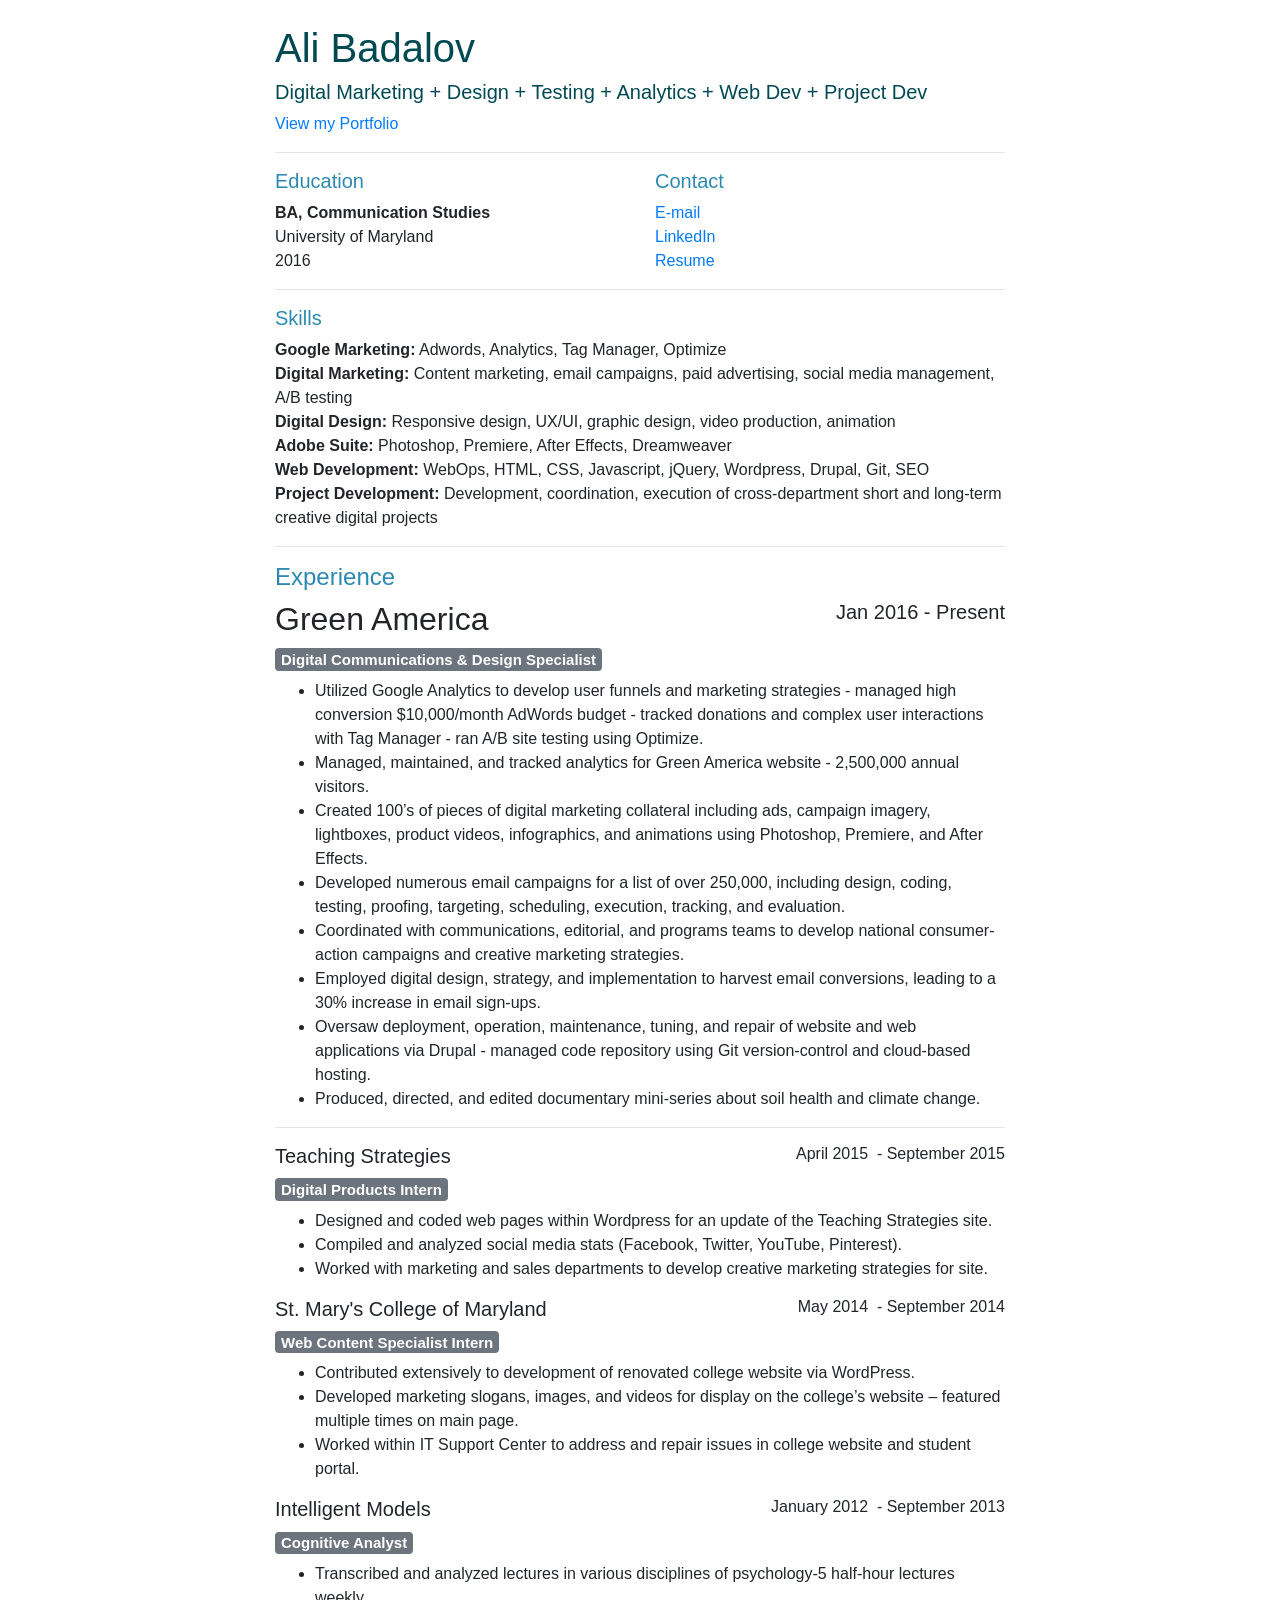
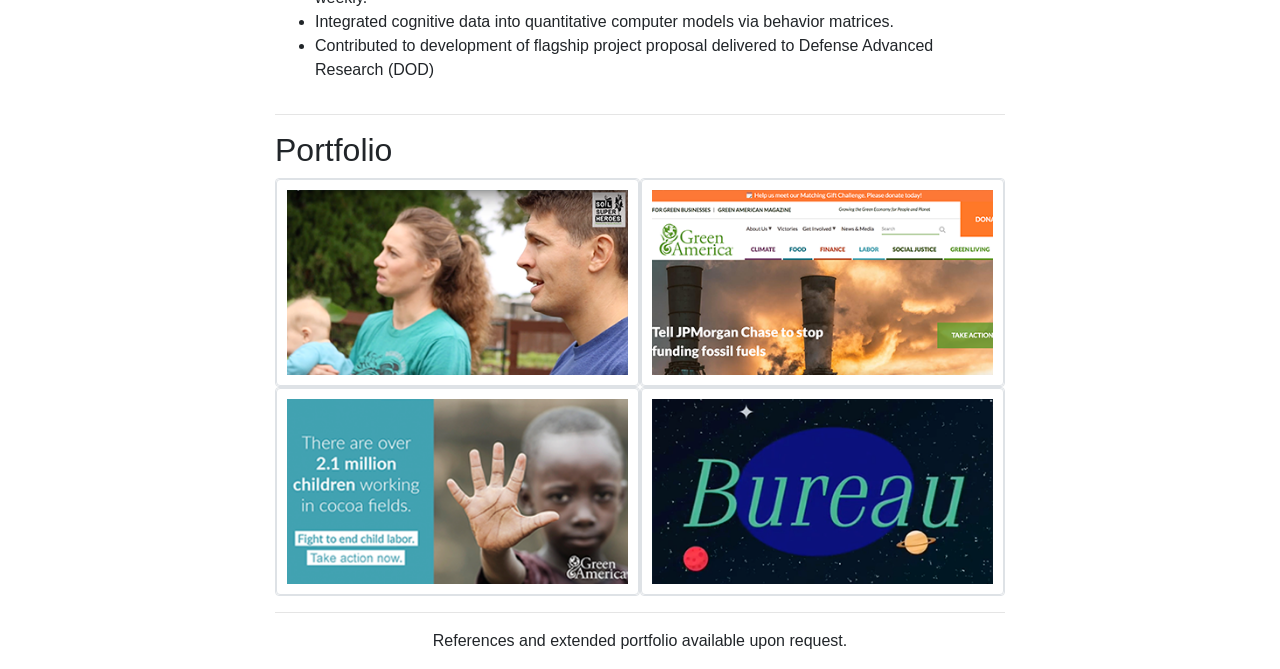
==== index.html @ e0836e19 "shift" ====
<!DOCTYPE html>
<html lang="en">
  <head>
    <meta charset="utf-8">
    <meta http-equiv="X-UA-Compatible" content="IE=edge">
    <meta name="viewport" content="width=device-width, initial-scale=1">
    <title>Ali Badalov</title>
    <!-- Bootstrap -->
     <link href="css/bootstrap-4.4.1.css"
    rel="stylesheet">
      <link href="js/bootstrap-4.4.1.js" rel="stylesheet">
      
      <style>
          .img-thumbnail {
              padding:10px;
          }
         
.overlay {
  position: absolute;
  top: 0;
  bottom: 0;
  left: 0;
  right: 0;
  height: 100%;
  width: 100%;
  opacity: 0;
  transition: .5s ease;
  background-color: #004953;
}

.img-thumbnail:hover .overlay {
  opacity: .8;
}

.text {
  color: white;
    text-decoration: none;
  font-size: 20px;
  position: absolute;
  top: 50%;
  left: 50%;
  -webkit-transform: translate(-50%, -50%);
  -ms-transform: translate(-50%, -50%);
  transform: translate(-50%, -50%);
  text-align: center;
}
          
          .text a {
              color:white;
            
          }
</style>
	  
  </head>
  <body>
    <div class="container" style="max-width: 800px; padding-left:35px; padding-right:35px;">
		<div class="row">
		 <div class="col-12"><br>
			 <h1 style="color:#004953">Ali Badalov</h1>
<h5 style="color:#004953">Digital Marketing + Design +
Testing + Analytics +
	Web Dev + Project Dev</h5>
             <a href="#portfolio">View my Portfolio</a>
			   </div>
		</div>
     
      <hr>
      <div class="row">
		  <div class="col-6">
		    
			 <h5 style="color: #2D89B1">Education</h5>
		    <b>BA, Communication Studies</b> <br>
			  University of Maryland<br>2016<br>
          </div>
            <div class="col-6">
			  <h5 style="color: #2D89B1">Contact</h5>
        <a target="_blank" href="mailto:aabadalov@gmail.com">E-mail</a><br> 
			  <a target="_blank" href="https://www.linkedin.com/in/alibadalov/">LinkedIn</a><br>
			
         <a target="_blank" href="files/Ali%20Badalov%20Resume.pdf">Resume</a>
			 
        </div>
        </div>
        <hr>
        <div class="row">
		 
		  <div class="col-12" >
		  
        <h5 style="color: #2D89B1">Skills</h5>
			  
			  <b>Google Marketing:</b> Adwords, Analytics, Tag Manager, Optimize<br>
			  <b>Digital Marketing:</b> Content marketing, email campaigns, paid advertising, social media management, A/B testing <br>
			  <b>Digital Design:</b> Responsive design, UX/UI, graphic design, video production, animation<br>
			  <b>Adobe Suite:</b> Photoshop, Premiere, After Effects, Dreamweaver <br>
		    <b>Web Development:</b> WebOps, HTML, CSS, Javascript, jQuery, Wordpress, Drupal, Git, SEO<br>
		    <b>Project Development:</b> Development,  coordination, execution of cross-department short and long-term creative digital projects<br>
        </div>
		  
		  
		  
       
      </div>
      <hr>
      <div class="row">
        <div class="col-sm-12">
			<div class="row">
            <div class="col-12">
              <h4 style="color: #2D89B1">Experience</h4>
				
            </div>
          </div>
          <div class="row">
            <div class="col-6">
              <h2>Green America</h2>
            </div>
            <div class="col-6">
              <h5 class="text-right"><span aria-hidden="true"></span> Jan 2016 - Present</h5>
            </div>
          </div>
          <h5><span class="badge badge-secondary">Digital Communications & Design Specialist</span></h5>
         
          <ul>
            <li>Utilized Google Analytics to develop user funnels and marketing strategies - managed high conversion $10,000/month AdWords budget - tracked donations and complex user interactions with Tag Manager - ran A/B site testing using Optimize.</li>
<li>Managed, maintained, and tracked analytics for Green America website - 2,500,000 annual visitors. </li>
<li>Created 100’s of pieces of digital marketing collateral including ads, campaign imagery, lightboxes, product videos, infographics, and animations using Photoshop, Premiere, and After Effects.</li>
<li>Developed numerous email campaigns for a list of over 250,000, including design, coding, testing, proofing, targeting, scheduling, execution, tracking, and evaluation.</li>
<li>Coordinated with communications, editorial, and programs teams to develop national consumer-action campaigns and creative marketing strategies.</li>
<li>Employed digital design, strategy, and implementation to harvest email conversions, leading to a 30% increase in email sign-ups.</li>
<li>Oversaw deployment, operation, maintenance, tuning, and repair of website and web applications via Drupal - managed code repository using Git version-control and cloud-based hosting.</li>
				<li>Produced, directed, and edited documentary mini-series about soil health and climate change.</li>
          </ul>
			<hr>
        </div>
       
      </div>
      <div class="row">
        <div class="col-12">
          <div class="row">
            <div class="col-6">
              <h5>Teaching Strategies</h5>
            </div>
            <div class="col-6">
              <h6 class="text-right"> April 2015&nbsp; - September 2015</h6>
            </div>
          </div>
          <h5><span class="badge badge-secondary">Digital Products Intern</span></h5>
          <ul>
           <li>Designed and coded web pages within Wordpress for an update of the Teaching Strategies site.</li>
			  <li>Compiled and analyzed social media stats (Facebook, Twitter, YouTube, Pinterest).</li>
			  <li>Worked with marketing and sales departments to develop creative marketing strategies for site.</li>
          </ul>
        </div>
          <div class="col-12">
          <div class="row">
            <div class="col-6">
              <h5>St. Mary's College of Maryland</h5>
            </div>
             <div class="col-6">
              <h6 class="text-right"> May 2014&nbsp; - September 2014</h6>
            </div>
          </div>
          <h5><span class="badge badge-secondary">Web Content Specialist Intern</span></h5>
          
          <ul>
			  <li>Contributed extensively to development of renovated college website via WordPress.</li>
			  <li>Developed marketing slogans, images, and videos for display on the college’s website – featured multiple times on main page.</li>
			  <li>Worked within IT Support Center to address and repair issues in college website and student portal.</li>
          
          </ul>
        </div>
        <div class="col-12">
          <div class="row">
            <div class="col-6">
              <h5>Intelligent Models</h5>
            </div>
             <div class="col-6">
              <h6 class="text-right"> January 2012&nbsp; - September 2013</h6>
            </div>
          </div>
          <h5><span class="badge badge-secondary">Cognitive Analyst</span></h5>
          
          <ul>
			  <li>Transcribed and analyzed lectures in various disciplines of psychology-5 half-hour lectures weekly.</li>
			  <li>Integrated cognitive data into quantitative computer models via behavior matrices.</li>
			  <li>Contributed to development of flagship project proposal delivered to Defense Advanced Research (DOD)</li>
          
          </ul>
        </div>
          
      </div>
      <hr>
      <h2>Portfolio</h2>
    
      <div class="container">
        <div class="row text-center">
          <div class="col-sm-6 col-12 p-0 img-thumbnail "><img class="img-thumbnail"  src="images/TreeFolkTeaser.png" alt=""><div class="overlay">
              <div class="text"> <a id="portfolio" href="https://www.youtube.com/watch?v=Y3yoO2E8kHg&t=54s" target="_blank">Tree Folk Doc: Production, Editing, Adobe Premiere</a></div>
  </div>
</div>
            
         <div class="col-sm-6 col-12 p-0 img-thumbnail "><img class="img-thumbnail"  src="images/ga-site-teaser.png" alt=""><div class="overlay">
             <div class="text"><a href="https://www.greenamerica.org" target="_blank">Green America Website: Development, Design, Drupal, Git</a></div>
  </div>
</div>
         
        </div>
        <div class="row text-center">
          <div class="col-sm-6 col-12 p-0 img-thumbnail "><img class="img-thumbnail"  src="images/godiva-teaster.png" alt=""><div class="overlay">
    <div class="text">Digital Marketing Collateral: Design, Photoshop</div>
  </div>
</div>
            
         <div class="col-sm-6 col-12 p-0 img-thumbnail "><img class="img-thumbnail"  src="images/bureau-teaser.png" alt=""><div class="overlay">
             <div class="text"><a href="https://youtu.be/2tMu5WyFLpo" target="_blank">Bureau Animation Series: Adobe Photoshop, After Effects</a></div>
  </div>
</div>
        
        </div>
      </div>
        
        <!-- Contact Form --> 
     <!-- <hr>
      <h2>Contact</h2>
      <hr>
      <div class="container">
        <div class="row justify-content-center">
          <div class="col-lg-8  col-12 jumbotron">
            <form>
              <div class="form-group">
                <label for="name">Name</label>
                <input type="text" class="form-control" id="name" name="name" placeholder="Name">
              </div>
              <div class="form-group">
                <label for="email">E-Mail</label>
                <input type="email" class="form-control" id="email" name="email" placeholder="Email Address" aria-describedby="emailHelp">
                <span id="emailHelp" class="form-text text-muted" style="display: none;">Please enter a valid e-mail address.</span>
              </div>
              <div class="form-group">
                <label for="message">Message</label>
                <textarea rows="5" cols="100" class="form-control" id="message" name="message" placeholder="Message" aria-describedby="messageHelp"></textarea>
                <span id="messageHelp" class="form-text text-muted" style="display: none;">Please enter a message.</span>
              </div>
              <div class="text-center">
                <button type="submit" class="btn btn-primary">Submit</button>
              </div>
            </form>
          </div>
        </div>
      </div>-->
      <hr>
      <footer class="text-center">
        <div class="container">
          <div class="row">
            <div class="col-12">
              <p>References and extended portfolio available upon request.</p>
            </div>
          </div>
        </div>
      </footer>
    </div>
    <!-- jQuery (necessary for Bootstrap's JavaScript plugins) -->
    <script src="js/jquery-3.4.1.min.js"></script>
    <!-- Include all compiled plugins (below), or include individual files as needed -->
    <script src="js/popper.min.js"></script>
    <script src="js/bootstrap-4.4.1.js"></script>
  </body>
</html>
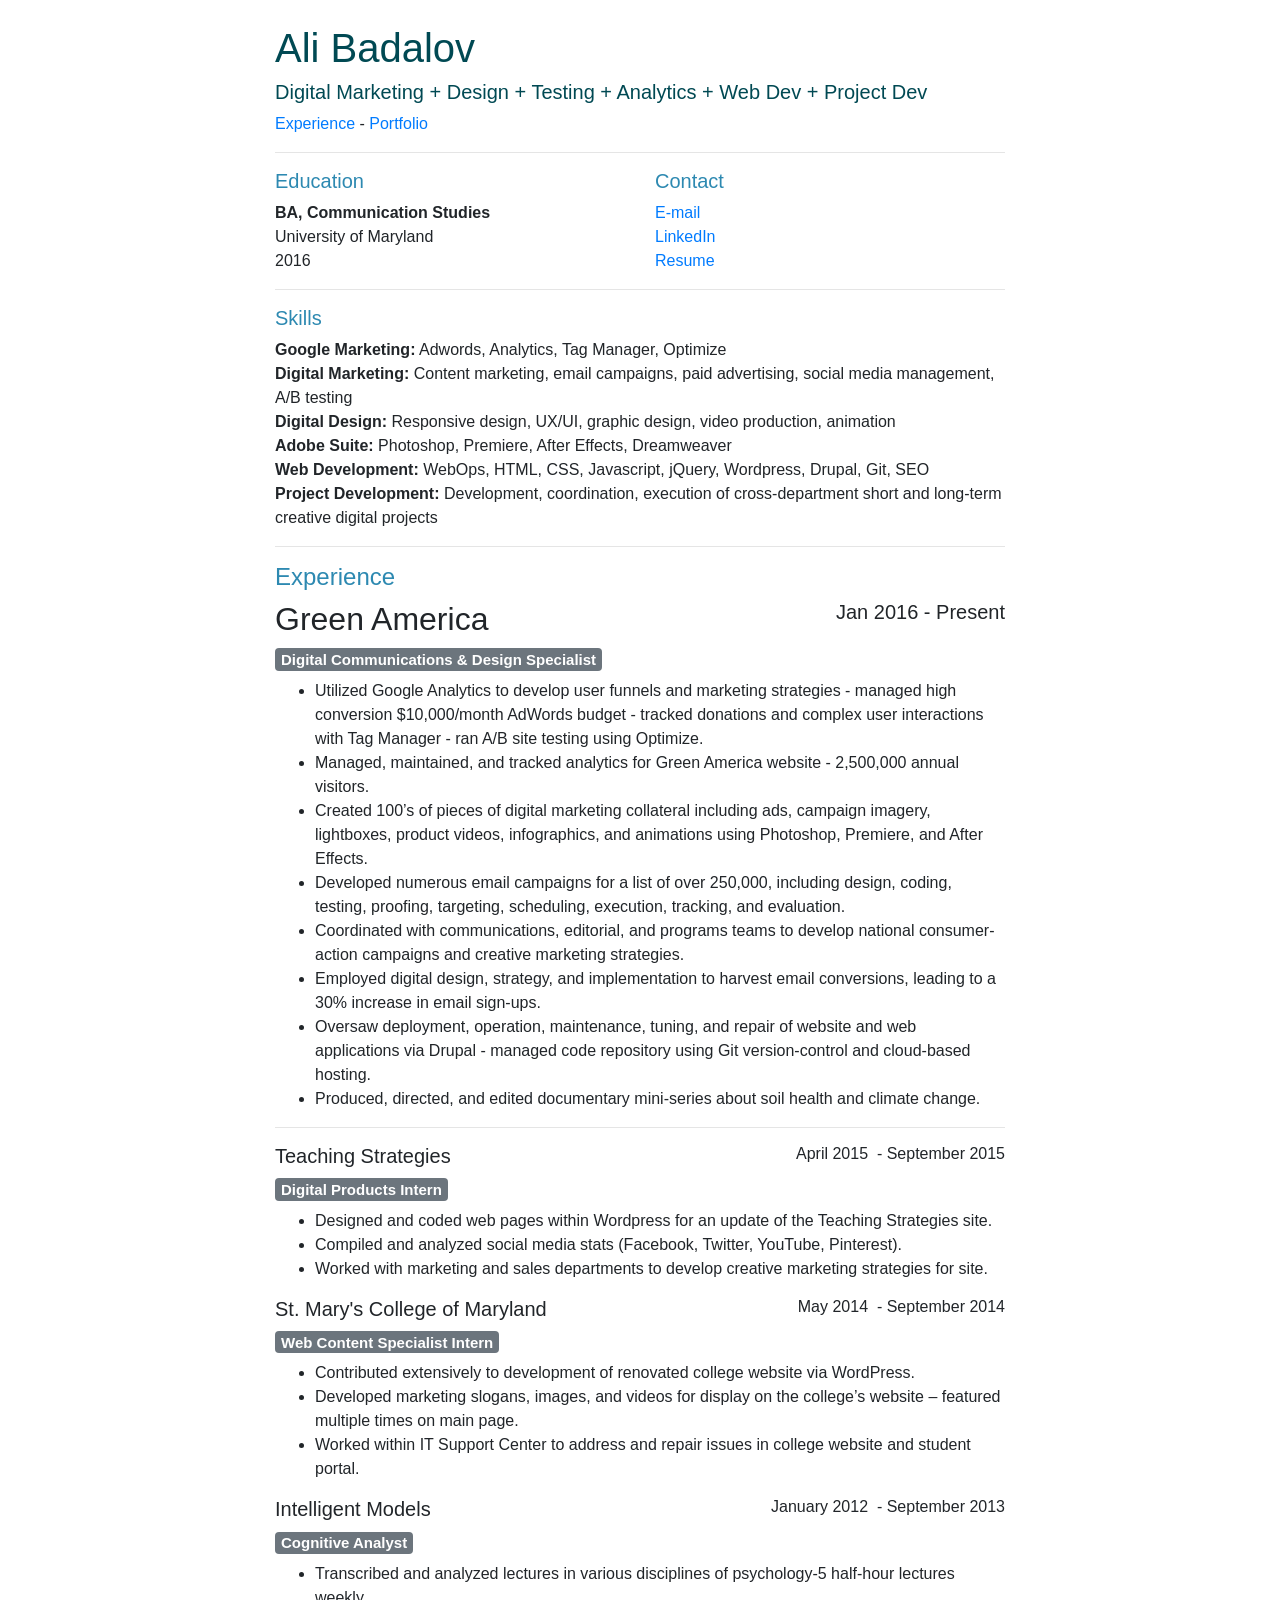
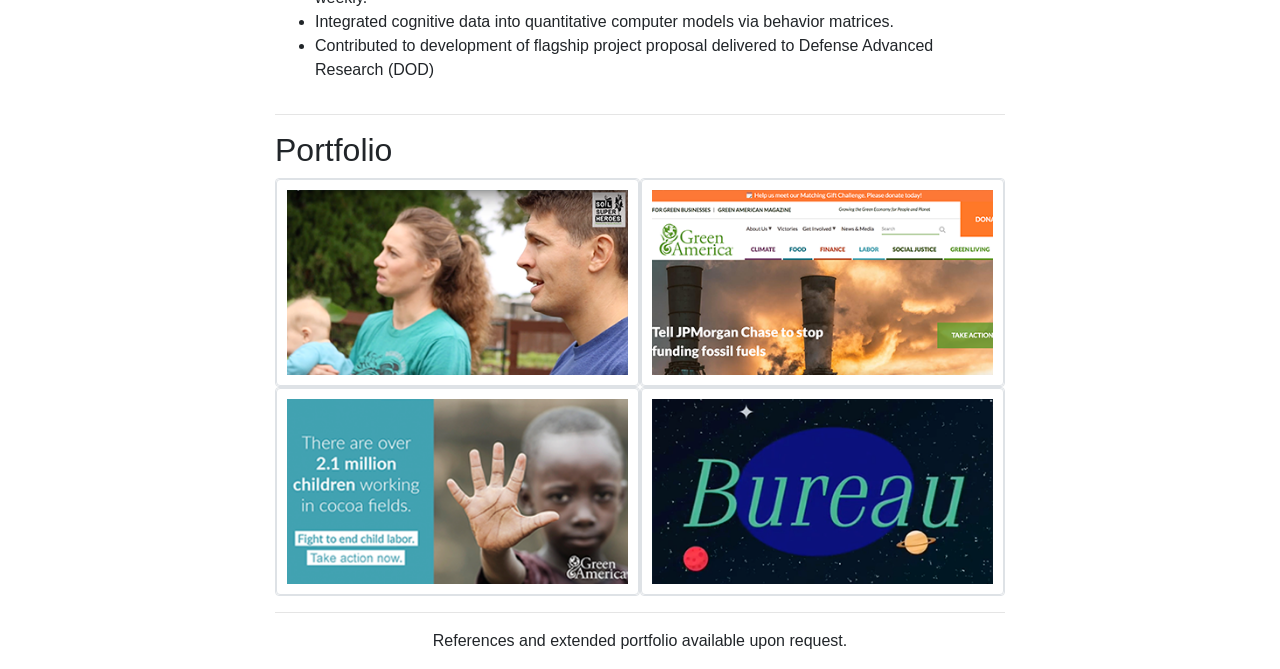
==== commit c5bd22c6: "oh yea" ====
--- a/index.html
+++ b/index.html
@@ -60,7 +60,7 @@
 <h5 style="color:#004953">Digital Marketing + Design +
 Testing + Analytics +
 	Web Dev + Project Dev</h5>
-             <a href="#portfolio">View my Portfolio</a>
+             <a href="#experience">Experience</a> -  <a href="#portfolio">Portfolio</a>
 			   </div>
 		</div>
      
@@ -105,7 +105,7 @@
         <div class="col-sm-12">
 			<div class="row">
             <div class="col-12">
-              <h4 style="color: #2D89B1">Experience</h4>
+              <h4 id="experience" style="color: #2D89B1">Experience</h4>
 				
             </div>
           </div>
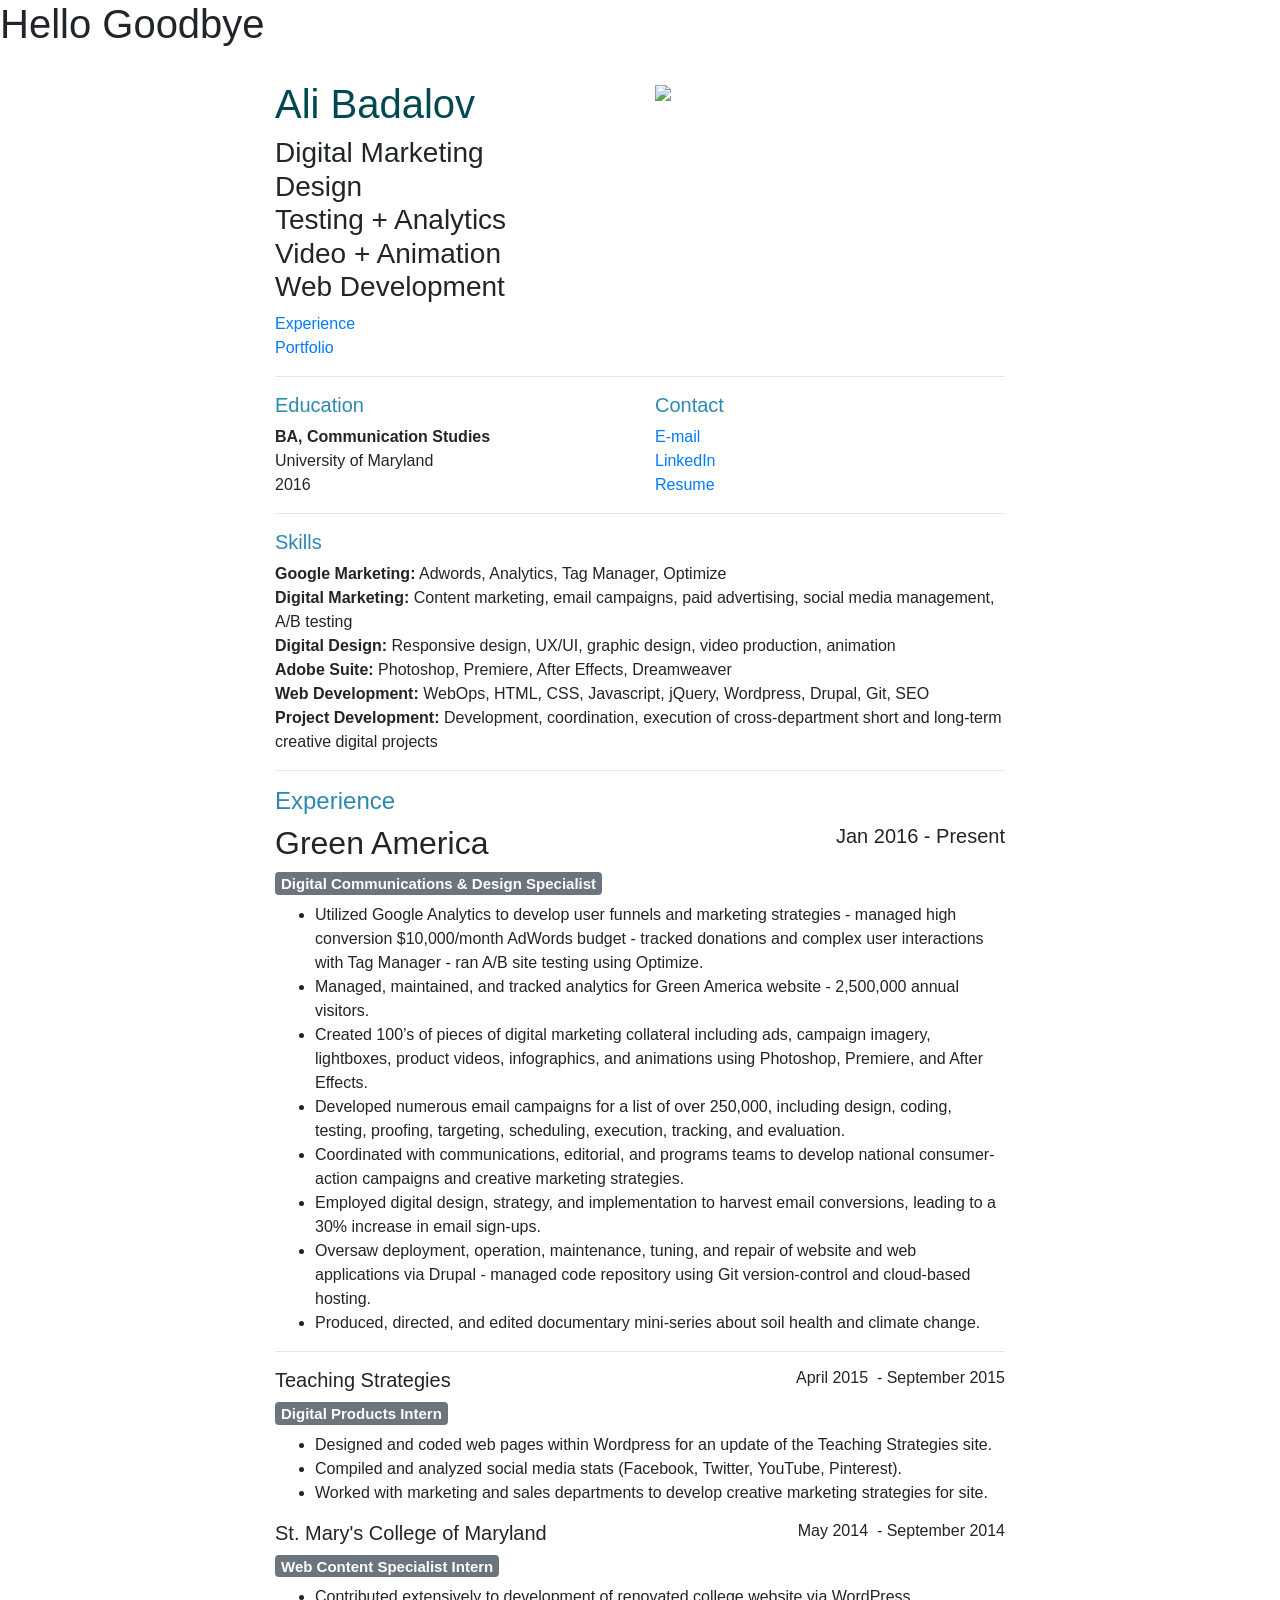
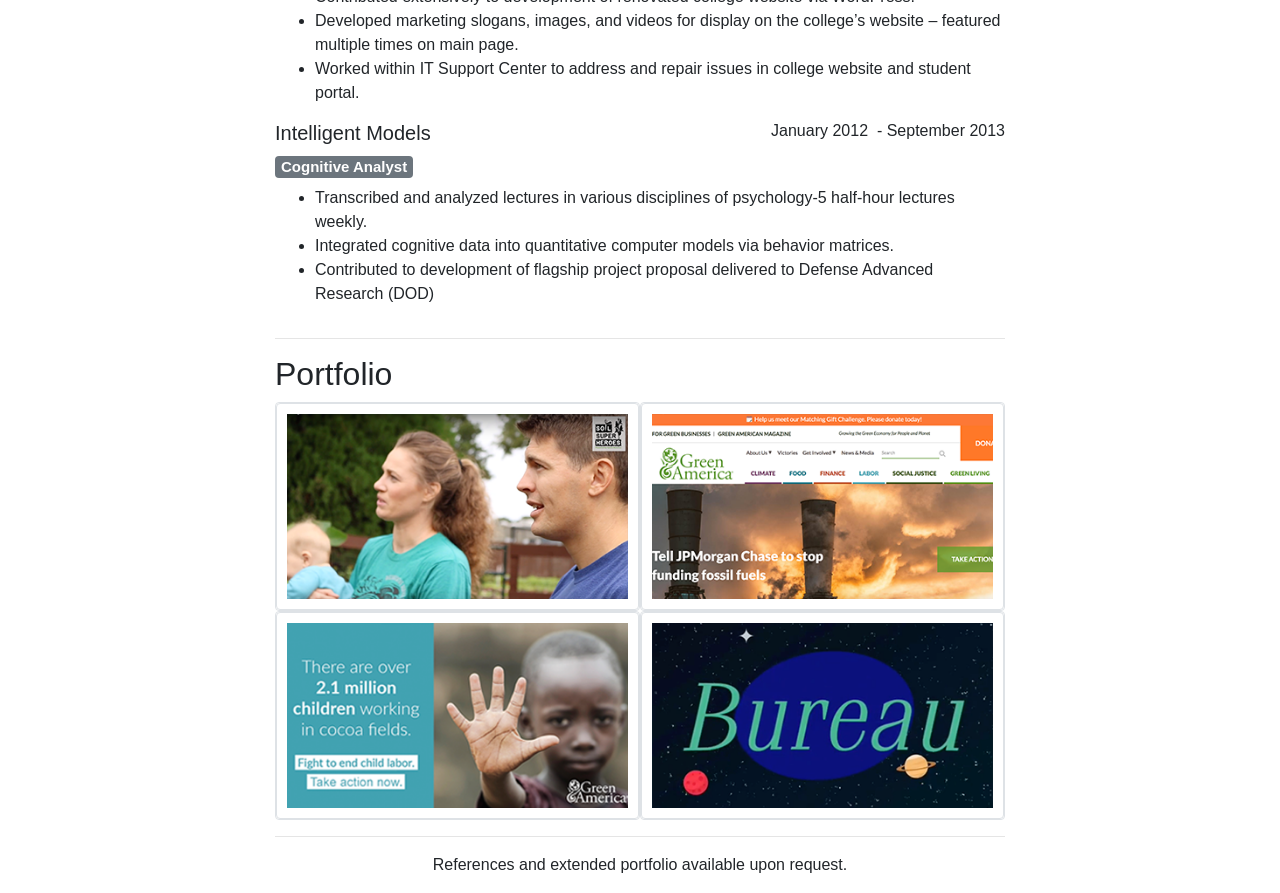
==== commit 6c812cb2: "oh yea" ====
--- a/index.html
+++ b/index.html
@@ -53,14 +53,27 @@
 	  
   </head>
   <body>
+      
+      <h1 class="ml11">
+  <span class="text-wrapper">
+    <span class="line line1"></span>
+    <span class="letters">Hello Goodbye</span>
+  </span>
+</h1>
+
+<script src="https://cdnjs.cloudflare.com/ajax/libs/animejs/2.0.2/anime.min.js"></script>
     <div class="container" style="max-width: 800px; padding-left:35px; padding-right:35px;">
 		<div class="row">
-		 <div class="col-12"><br>
+		 <div class="col-6"><br>
 			 <h1 style="color:#004953">Ali Badalov</h1>
-<h5 style="color:#004953">Digital Marketing + Design +
-Testing + Analytics +
-	Web Dev + Project Dev</h5>
-             <a href="#experience">Experience</a> -  <a href="#portfolio">Portfolio</a>
+<h3>Digital Marketing <br>Design <br>
+Testing + Analytics <br>
+	Video + Animation<br> Web Development</h3>
+             <a href="#experience">Experience</a><br>  <a href="#portfolio">Portfolio</a>
+			   </div>
+            <div class="col-6"><br>
+			
+                <img src="https://d26oc3sg82pgk3.cloudfront.net/files/media/uploads/casting_call/48b8d86b-806e-4c76-9b91-1c13cb3a6ade-bWFpbi1uLW4tMC0wLTAtMTIwMC05NjA%3D.jpg" style="max-width: 350px" />
 			   </div>
 		</div>
      
@@ -259,6 +272,7 @@
       </footer>
     </div>
     <!-- jQuery (necessary for Bootstrap's JavaScript plugins) -->
+     
     <script src="js/jquery-3.4.1.min.js"></script>
     <!-- Include all compiled plugins (below), or include individual files as needed -->
     <script src="js/popper.min.js"></script>
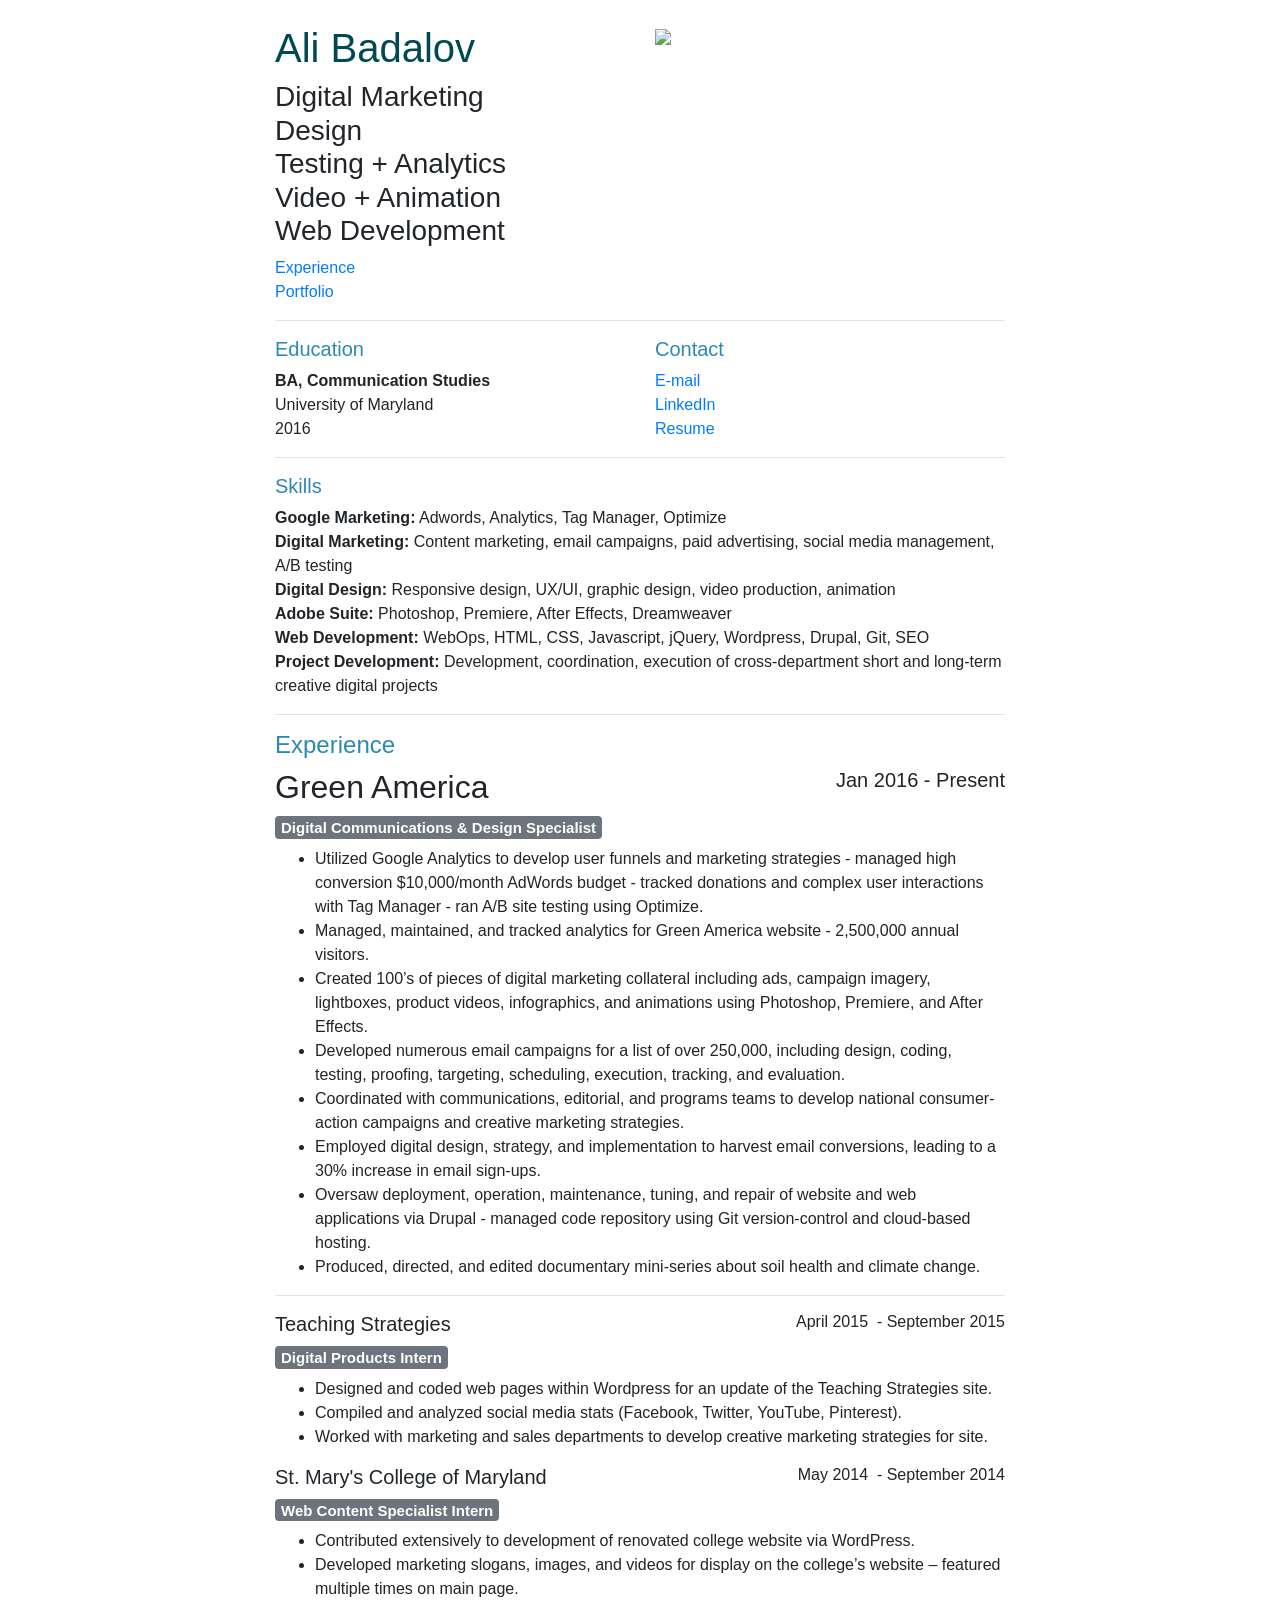
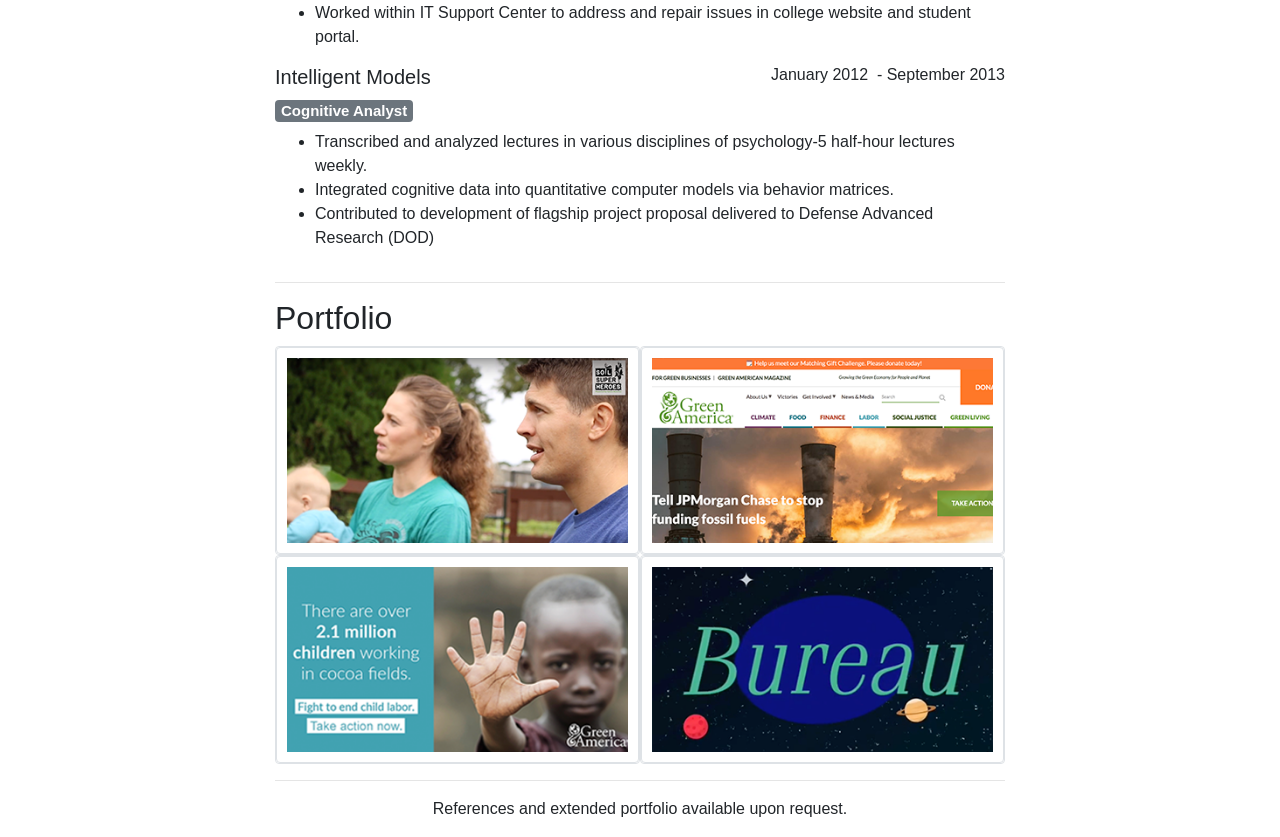
==== commit dcf3b55b: "yea" ====
--- a/index.html
+++ b/index.html
@@ -53,27 +53,20 @@
 	  
   </head>
   <body>
-      
-      <h1 class="ml11">
-  <span class="text-wrapper">
-    <span class="line line1"></span>
-    <span class="letters">Hello Goodbye</span>
-  </span>
-</h1>
 
 <script src="https://cdnjs.cloudflare.com/ajax/libs/animejs/2.0.2/anime.min.js"></script>
     <div class="container" style="max-width: 800px; padding-left:35px; padding-right:35px;">
 		<div class="row">
-		 <div class="col-6"><br>
-			 <h1 style="color:#004953">Ali Badalov</h1>
+		 <div class="col-sm-6"><br>
+			 <h1 style="color:#004953;">Ali Badalov</h1>
 <h3>Digital Marketing <br>Design <br>
 Testing + Analytics <br>
 	Video + Animation<br> Web Development</h3>
              <a href="#experience">Experience</a><br>  <a href="#portfolio">Portfolio</a>
 			   </div>
-            <div class="col-6"><br>
+            <div class="col-sm-6"><br>
 			
-                <img src="https://d26oc3sg82pgk3.cloudfront.net/files/media/uploads/casting_call/48b8d86b-806e-4c76-9b91-1c13cb3a6ade-bWFpbi1uLW4tMC0wLTAtMTIwMC05NjA%3D.jpg" style="max-width: 350px" />
+                <img src="https://d26oc3sg82pgk3.cloudfront.net/files/media/uploads/casting_call/48b8d86b-806e-4c76-9b91-1c13cb3a6ade-bWFpbi1uLW4tMC0wLTAtMTIwMC05NjA%3D.jpg" style="max-width: 100%" />
 			   </div>
 		</div>
      
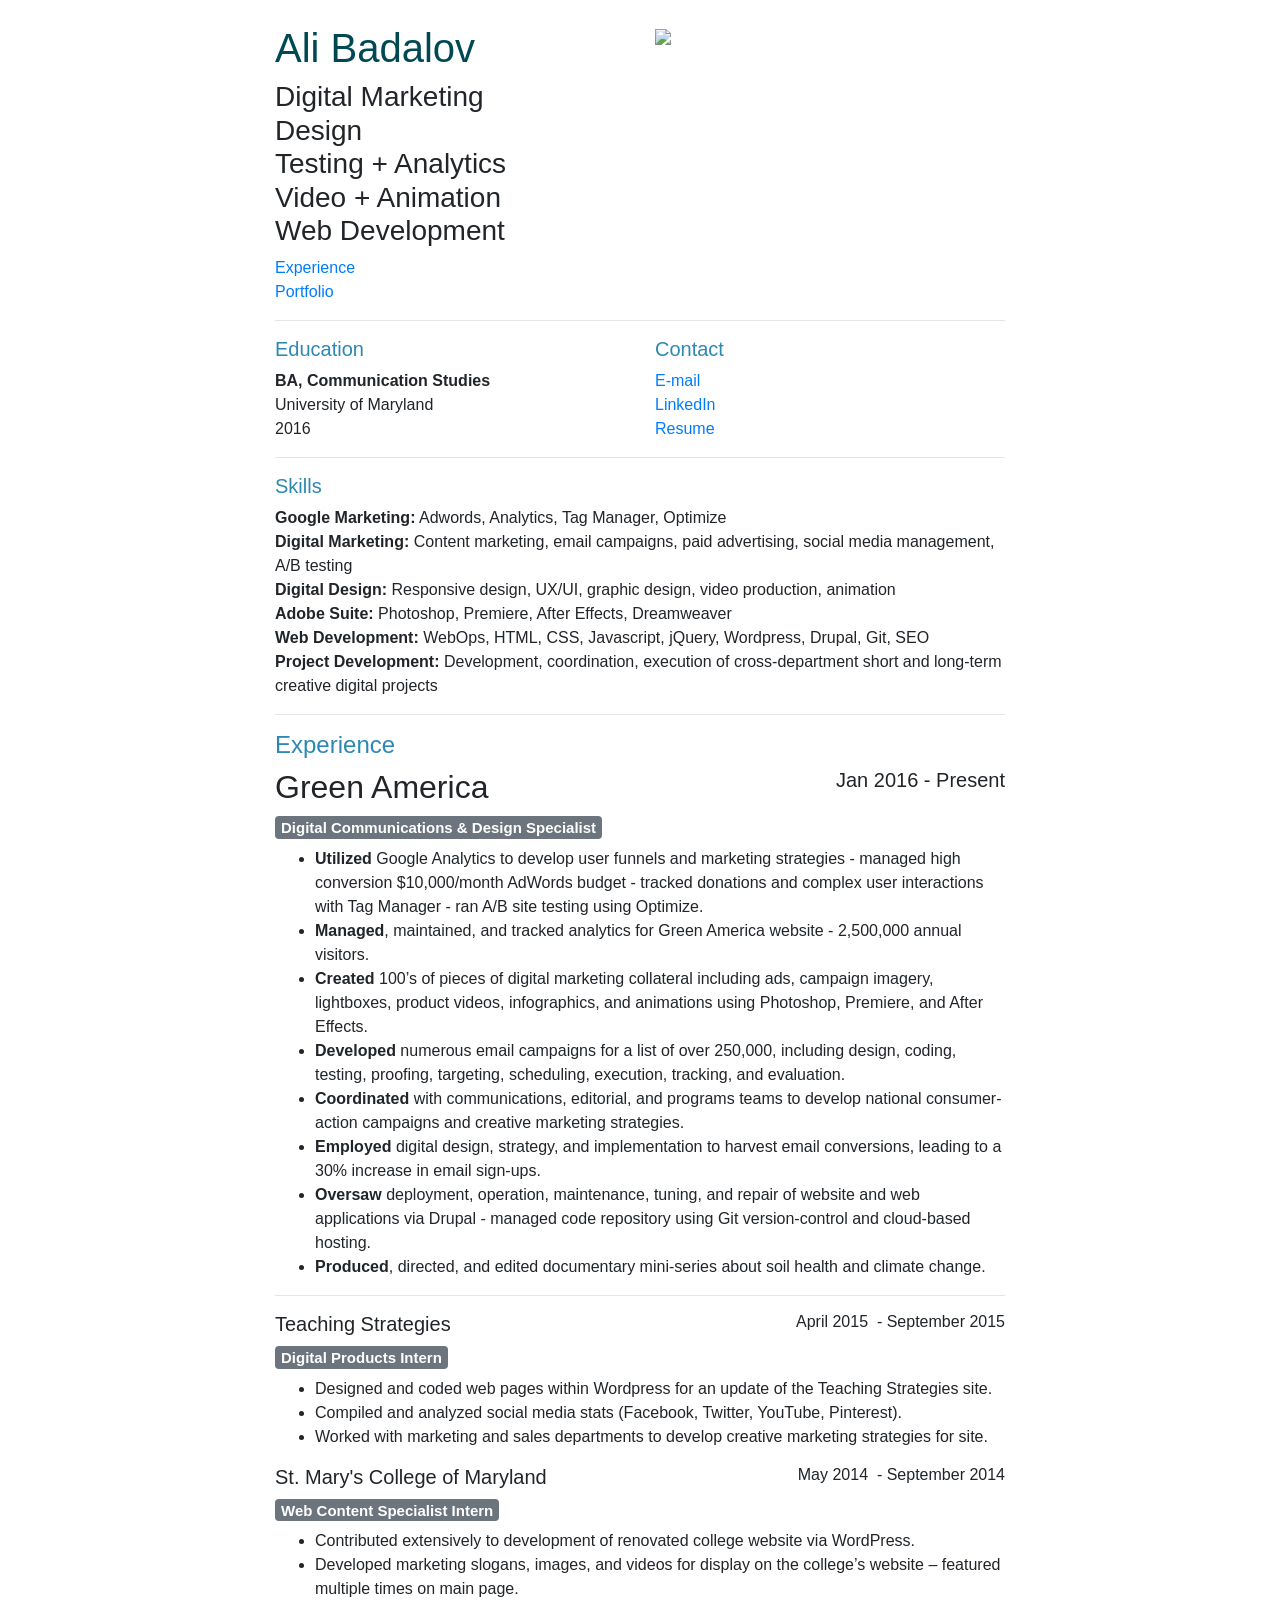
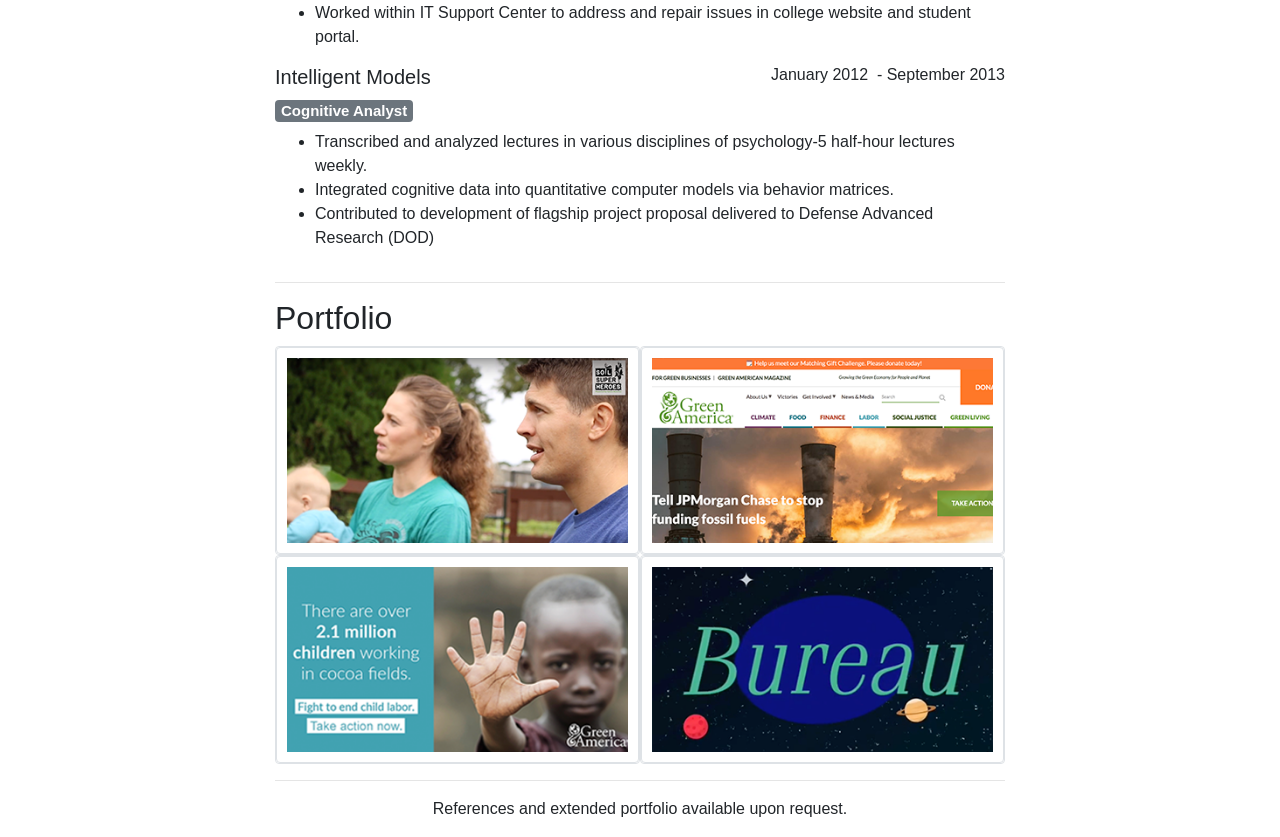
==== commit ee34e54d: "oh yeaaa" ====
--- a/index.html
+++ b/index.html
@@ -126,14 +126,14 @@
           <h5><span class="badge badge-secondary">Digital Communications & Design Specialist</span></h5>
          
           <ul>
-            <li>Utilized Google Analytics to develop user funnels and marketing strategies - managed high conversion $10,000/month AdWords budget - tracked donations and complex user interactions with Tag Manager - ran A/B site testing using Optimize.</li>
-<li>Managed, maintained, and tracked analytics for Green America website - 2,500,000 annual visitors. </li>
-<li>Created 100’s of pieces of digital marketing collateral including ads, campaign imagery, lightboxes, product videos, infographics, and animations using Photoshop, Premiere, and After Effects.</li>
-<li>Developed numerous email campaigns for a list of over 250,000, including design, coding, testing, proofing, targeting, scheduling, execution, tracking, and evaluation.</li>
-<li>Coordinated with communications, editorial, and programs teams to develop national consumer-action campaigns and creative marketing strategies.</li>
-<li>Employed digital design, strategy, and implementation to harvest email conversions, leading to a 30% increase in email sign-ups.</li>
-<li>Oversaw deployment, operation, maintenance, tuning, and repair of website and web applications via Drupal - managed code repository using Git version-control and cloud-based hosting.</li>
-				<li>Produced, directed, and edited documentary mini-series about soil health and climate change.</li>
+              <li><b>Utilized</b> Google Analytics to develop user funnels and marketing strategies - managed high conversion $10,000/month AdWords budget - tracked donations and complex user interactions with Tag Manager - ran A/B site testing using Optimize.</li>
+              <li><b>Managed</b>, maintained, and tracked analytics for Green America website - 2,500,000 annual visitors. </li>
+              <li><b>Created</b> 100’s of pieces of digital marketing collateral including ads, campaign imagery, lightboxes, product videos, infographics, and animations using Photoshop, Premiere, and After Effects.</li>
+              <li><b>Developed</b> numerous email campaigns for a list of over 250,000, including design, coding, testing, proofing, targeting, scheduling, execution, tracking, and evaluation.</li>
+              <li><b>Coordinated</b> with communications, editorial, and programs teams to develop national consumer-action campaigns and creative marketing strategies.</li>
+              <li><b>Employed</b> digital design, strategy, and implementation to harvest email conversions, leading to a 30% increase in email sign-ups.</li>
+              <li><b>Oversaw</b> deployment, operation, maintenance, tuning, and repair of website and web applications via Drupal - managed code repository using Git version-control and cloud-based hosting.</li>
+              <li><b>Produced</b>, directed, and edited documentary mini-series about soil health and climate change.</li>
           </ul>
 			<hr>
         </div>
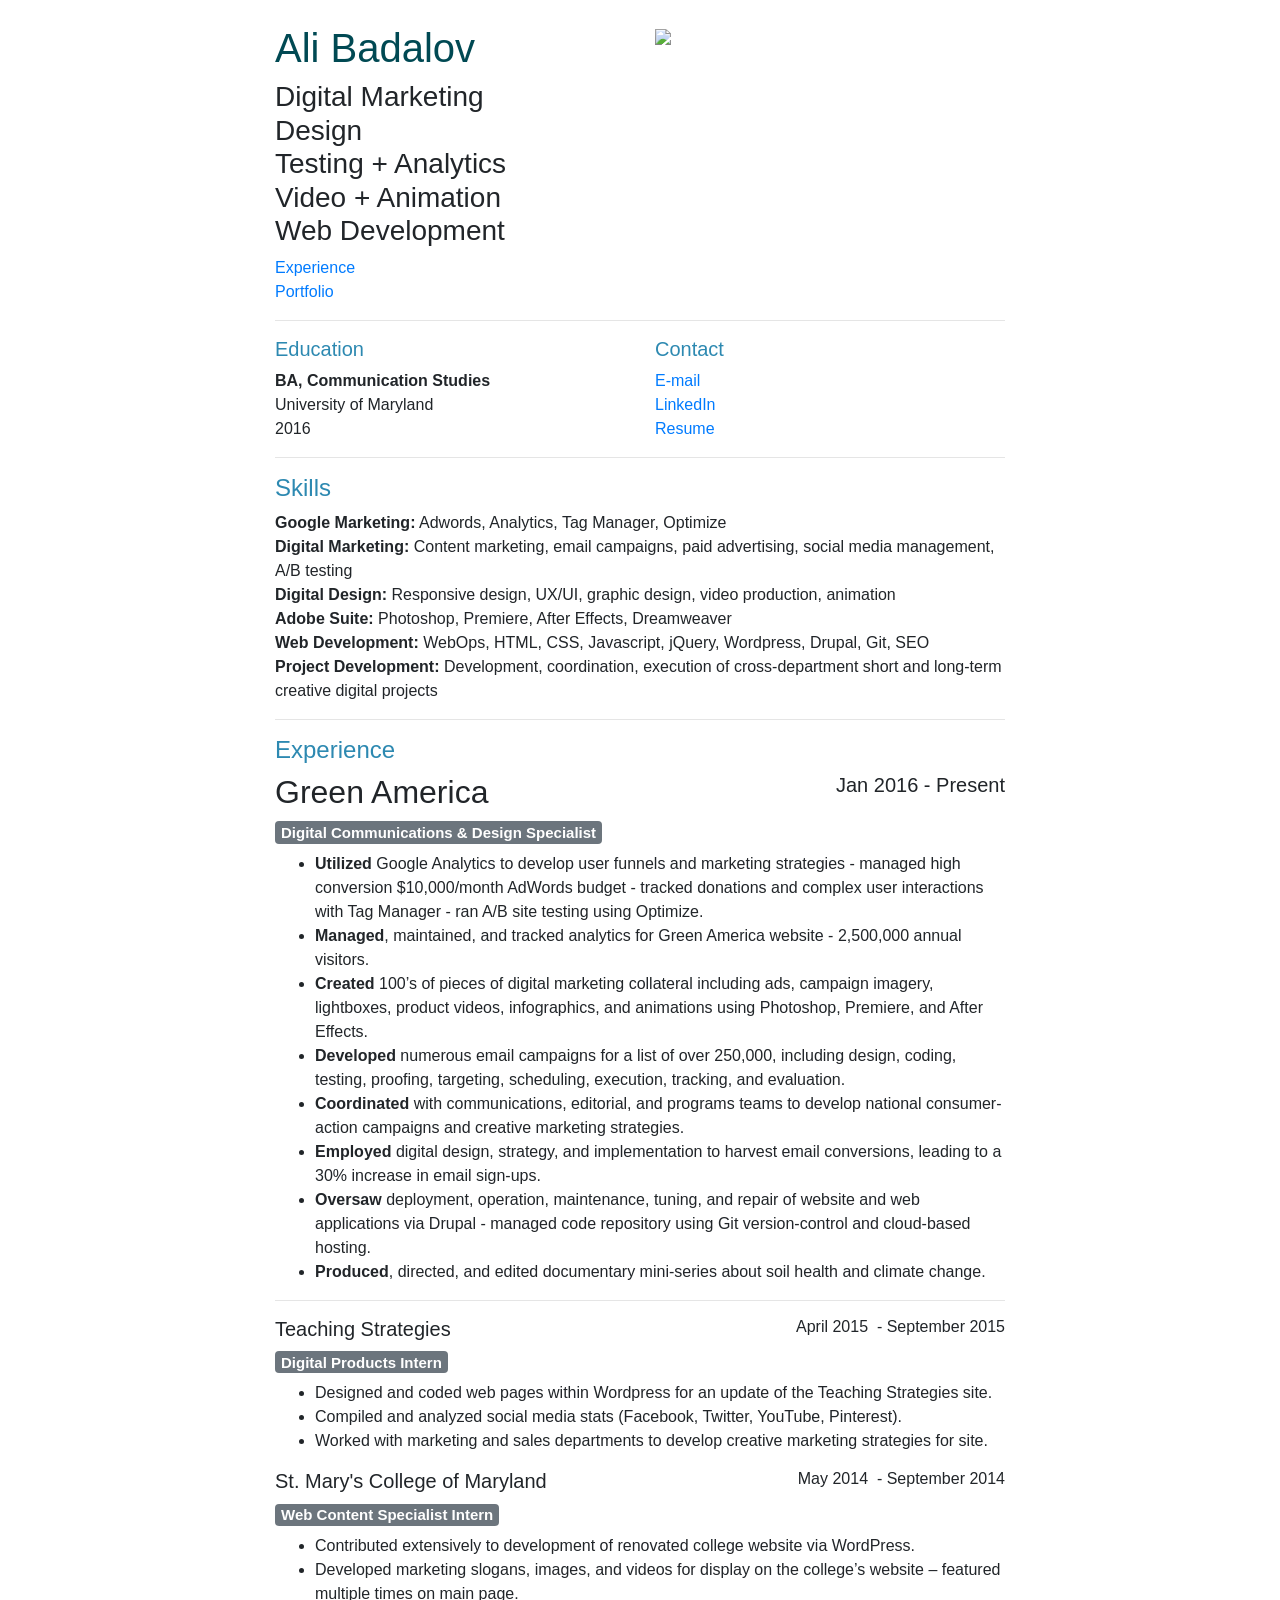
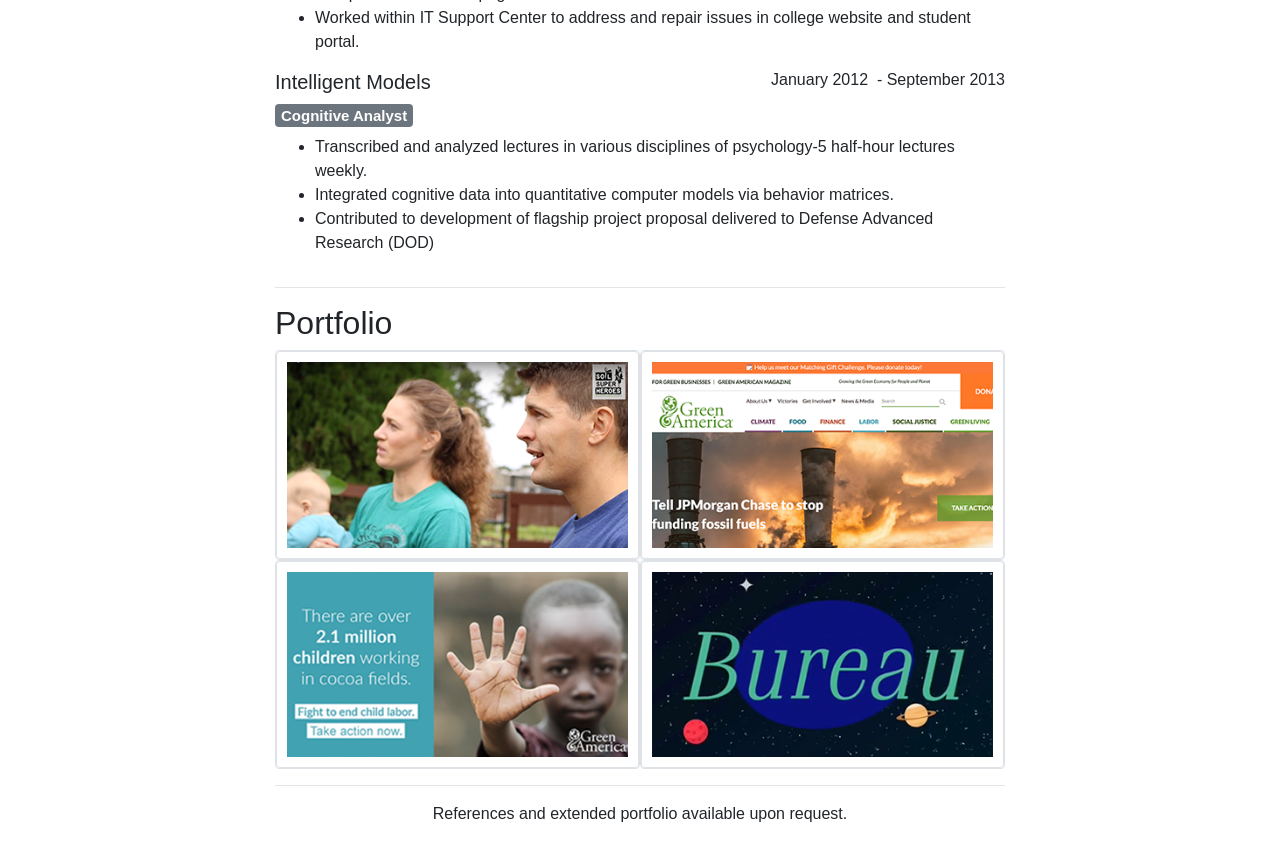
==== commit 2bb39c82: "yes" ====
--- a/index.html
+++ b/index.html
@@ -92,7 +92,7 @@
 		 
 		  <div class="col-12" >
 		  
-        <h5 style="color: #2D89B1">Skills</h5>
+        <h4 style="color: #2D89B1">Skills</h4>
 			  
 			  <b>Google Marketing:</b> Adwords, Analytics, Tag Manager, Optimize<br>
 			  <b>Digital Marketing:</b> Content marketing, email campaigns, paid advertising, social media management, A/B testing <br>
